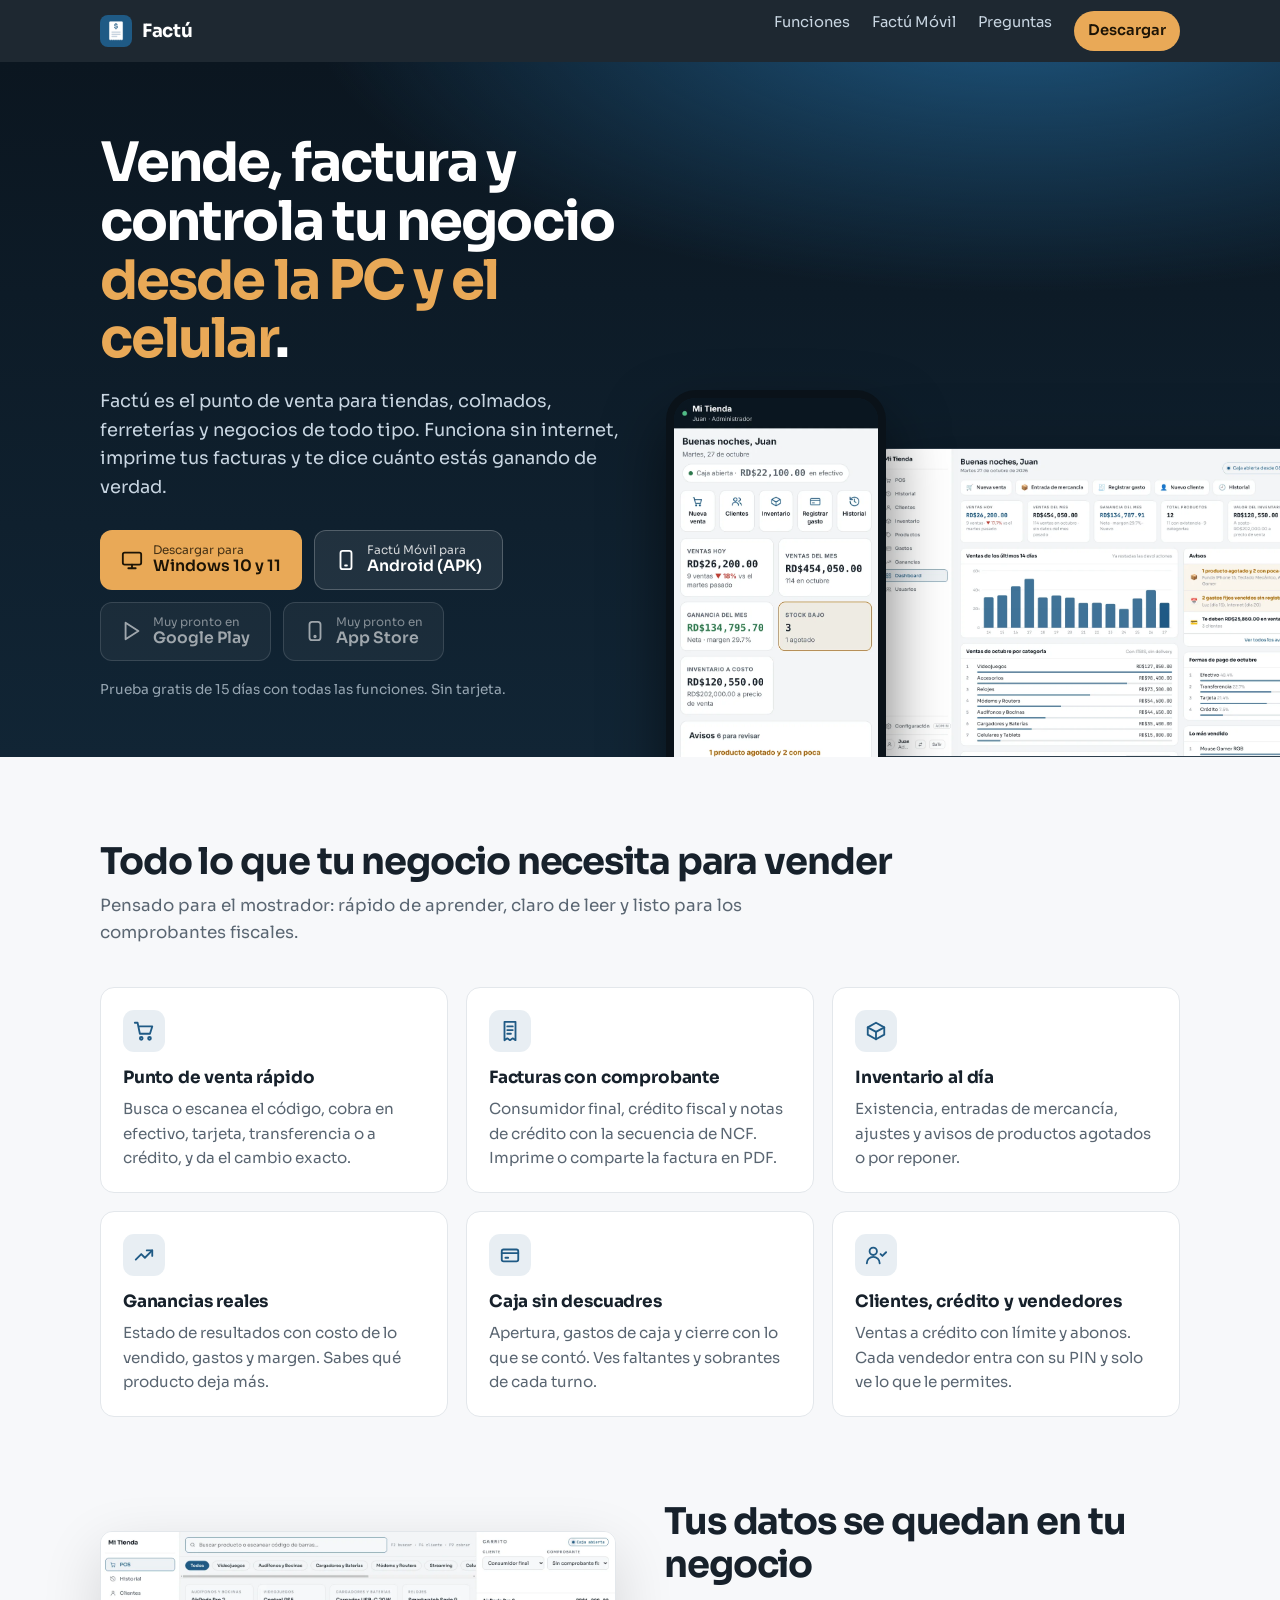
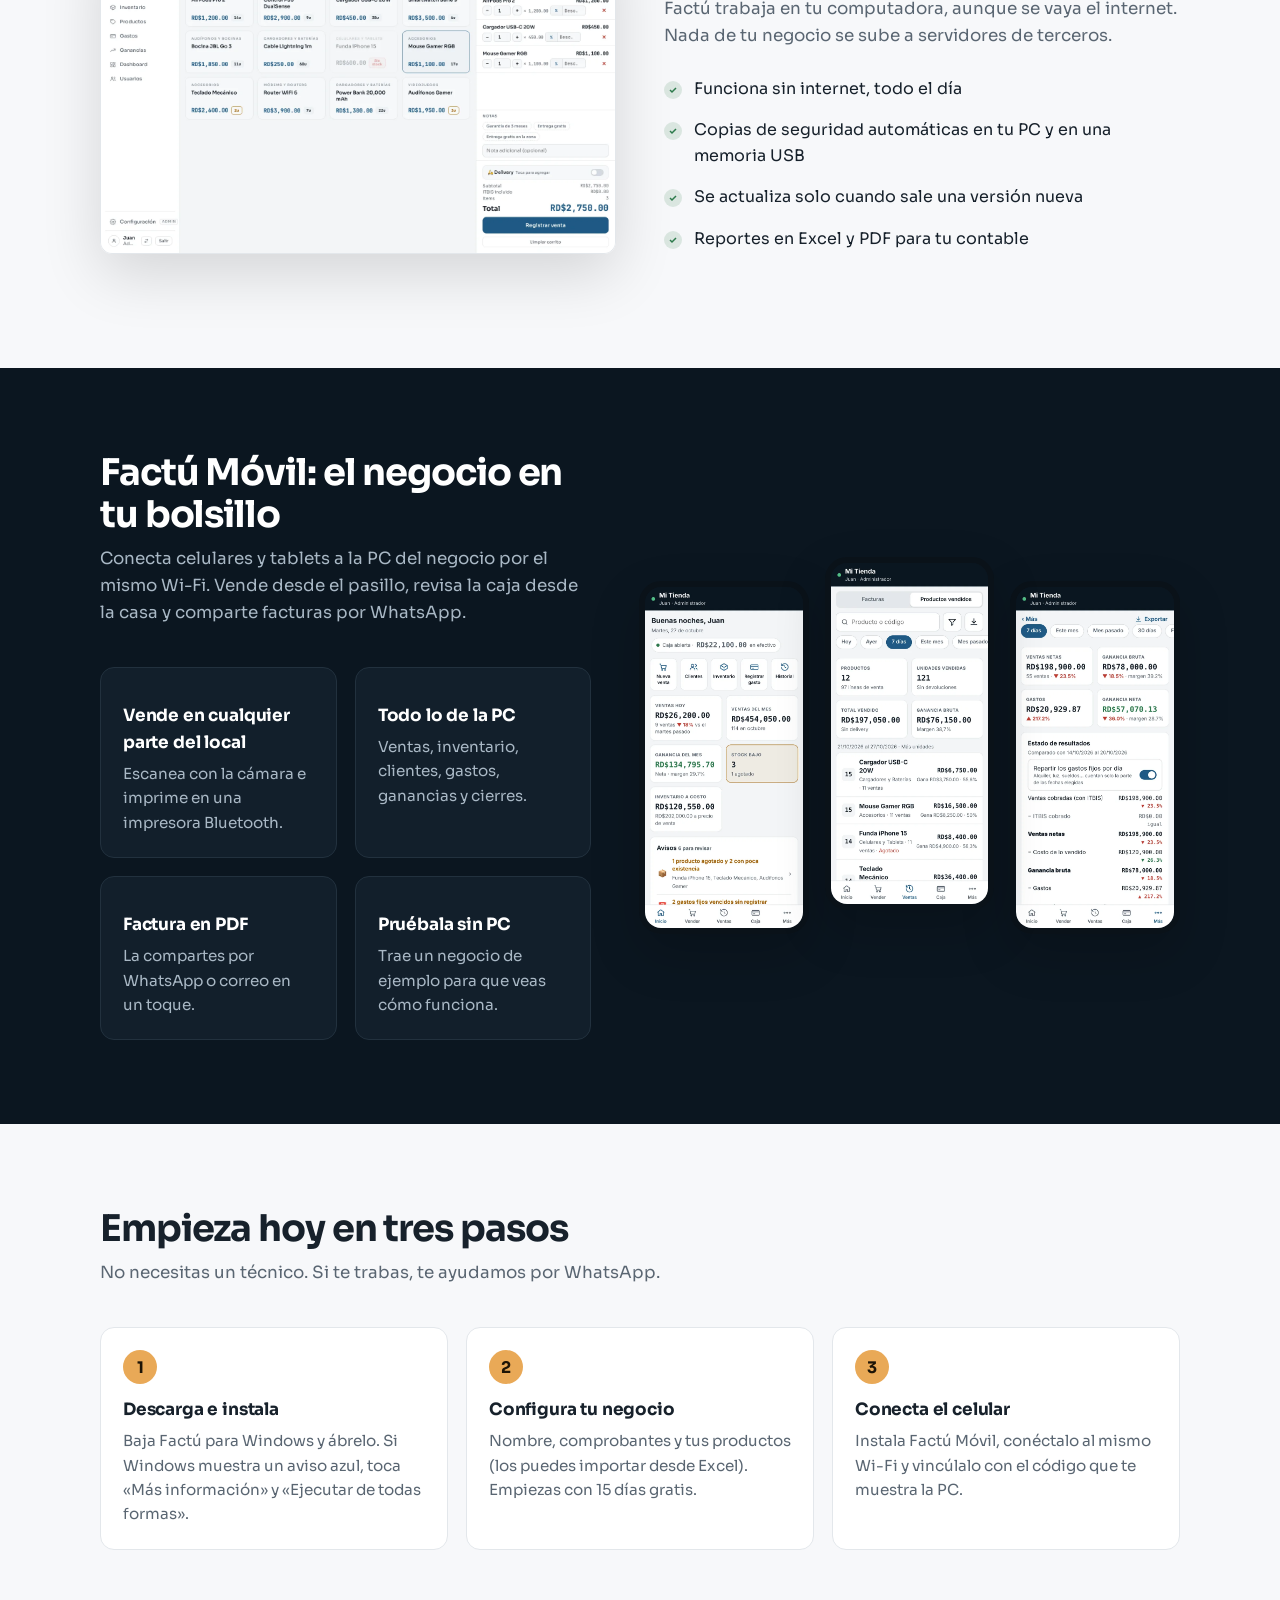
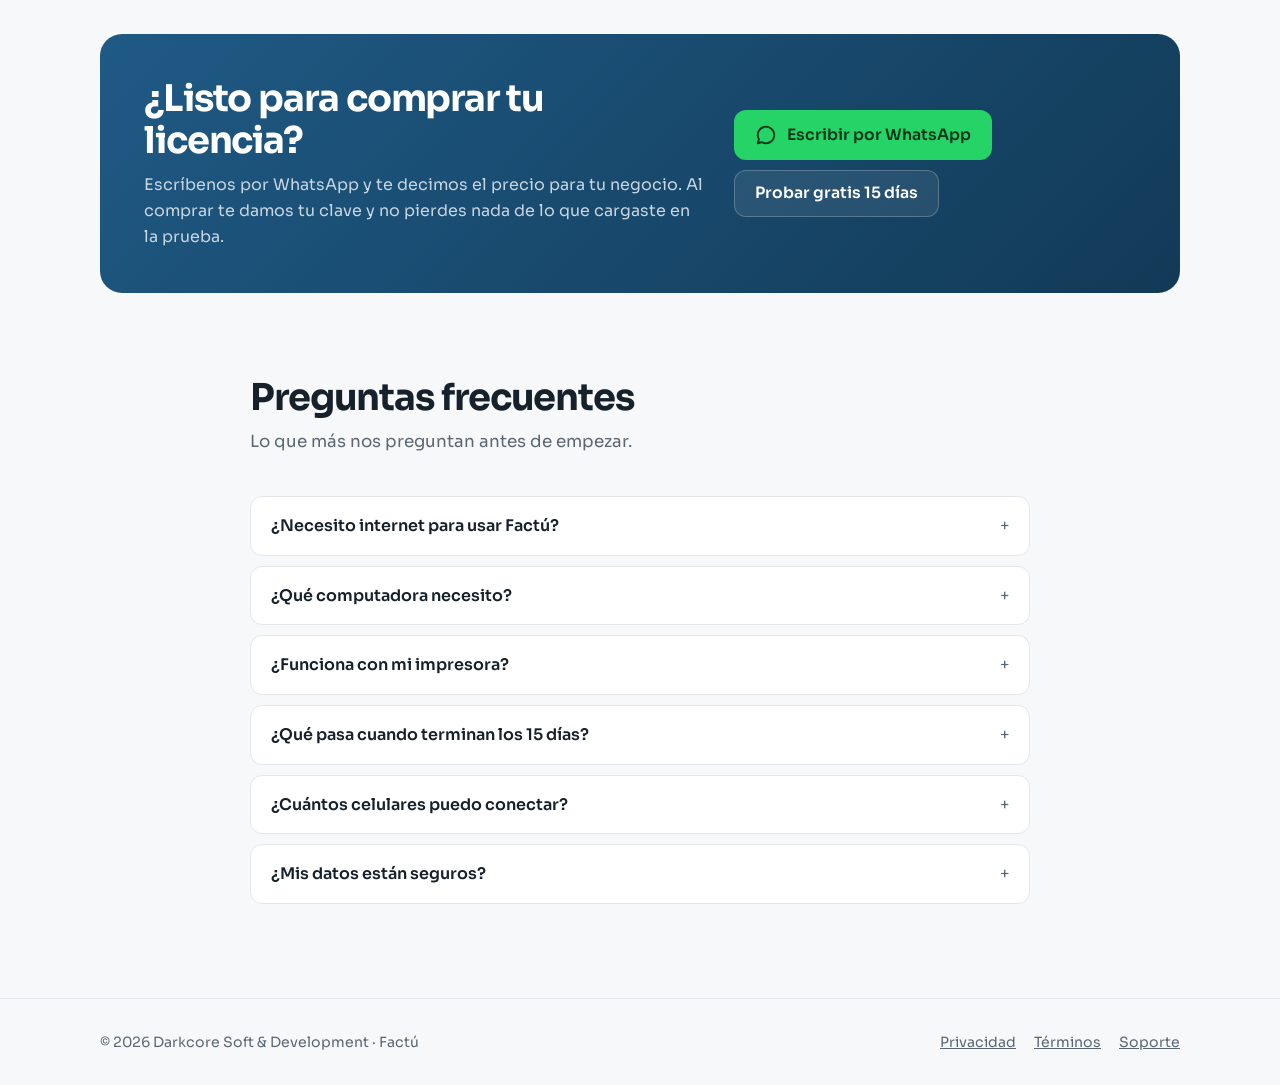
==== index.html @ 59e32b28 "Página de descargas de Factú, privacidad y términos Co-Authored-By: Claude Opus 5.5 <noreply@anthrop" ====
<!doctype html>
<html lang="es">
<head>
<meta charset="utf-8">
<meta name="viewport" content="width=device-width, initial-scale=1">
<title>Factú · Facturación y punto de venta</title>
<meta name="description" content="Factú es el programa de facturación y punto de venta para tu negocio: vende, factura, controla inventario, gastos y ganancias desde la PC y el celular. Pruébalo gratis 15 días.">
<meta property="og:title" content="Factú · Facturación y punto de venta">
<meta property="og:description" content="Vende y factura desde la PC y el celular. Inventario, caja, gastos y ganancias en un solo lugar. Prueba gratis de 15 días.">
<meta property="og:image" content="img/compartir.jpg">
<meta name="theme-color" content="#0B1620">
<link rel="icon" href="img/favicon.png">
<link rel="apple-touch-icon" href="img/icono-192.png">
<link rel="stylesheet" href="estilo.css">
</head>
<body>
<header class="barra"><div class="cont">
  <a class="marca" href="#"><img src="img/icono-192.png" alt="">Factú</a>
  <nav><a href="#funciones">Funciones</a><a href="#movil">Factú Móvil</a><a href="#preguntas">Preguntas</a><a class="bt-sm" href="#descargar">Descargar</a></nav>
</div></header>

<main>
<section class="portada" id="descargar" style="padding-bottom:0">
  <div class="cont">
    <div>
      <h1>Vende, factura y controla tu negocio <em>desde la PC y el celular</em>.</h1>
      <p class="lead">Factú es el punto de venta para tiendas, colmados, ferreterías y negocios de todo tipo. Funciona sin internet, imprime tus facturas y te dice cuánto estás ganando de verdad.</p>
      <div class="descargas">
        <a class="bt bt-1" href="https://github.com/darwinrosado1503/factu/releases/latest/download/Factu-Setup.exe">
          <svg viewBox="0 0 24 24" fill="none" stroke="currentColor" stroke-width="2" stroke-linecap="round" stroke-linejoin="round"><rect x="2" y="4" width="20" height="13" rx="2"/><path d="M8 21h8M12 17v4"/></svg>
          <span><small>Descargar para</small>Windows 10 y 11</span></a>
        <a class="bt bt-2" href="https://github.com/darwinrosado1503/factu/releases/latest/download/Factu-Movil.apk">
          <svg viewBox="0 0 24 24" fill="none" stroke="currentColor" stroke-width="2" stroke-linecap="round" stroke-linejoin="round"><rect x="6" y="2" width="12" height="20" rx="2.5"/><path d="M11 18h2"/></svg>
          <span><small>Factú Móvil para</small>Android (APK)</span></a>
        <span class="bt bt-2 bt-pronto" title="Muy pronto">
          <svg viewBox="0 0 24 24" fill="none" stroke="currentColor" stroke-width="2" stroke-linecap="round" stroke-linejoin="round"><path d="M5 3l14 9-14 9z"/></svg>
          <span><small>Muy pronto en</small>Google Play</span></span>
        <span class="bt bt-2 bt-pronto" title="Muy pronto">
          <svg viewBox="0 0 24 24" fill="none" stroke="currentColor" stroke-width="2" stroke-linecap="round" stroke-linejoin="round"><rect x="6" y="2" width="12" height="20" rx="3"/><circle cx="12" cy="18" r=".8"/></svg>
          <span><small>Muy pronto en</small>App Store</span></span>
      </div>
      <p class="nota-p">Prueba gratis de 15 días con todas las funciones. Sin tarjeta.</p>
    </div>
    <div class="escena" aria-hidden="true">
      <img class="pc" src="img/pc-dash.webp" alt="" loading="eager">
      <img class="tel" src="img/tel-1-inicio.webp" alt="" loading="eager">
    </div>
  </div>
</section>

<section id="funciones">
  <div class="cont">
    <h2 class="sec-t">Todo lo que tu negocio necesita para vender</h2>
    <p class="sec-d">Pensado para el mostrador: rápido de aprender, claro de leer y listo para los comprobantes fiscales.</p>
    <div class="rejilla">
      <div class="tarjeta"><div class="ic"><svg viewBox="0 0 24 24" fill="none" stroke="currentColor" stroke-width="2" stroke-linecap="round" stroke-linejoin="round"><circle cx="9" cy="20" r="1.5"/><circle cx="18" cy="20" r="1.5"/><path d="M2 3h3l2.5 12h11L21 7H6.5"/></svg></div><h3>Punto de venta rápido</h3><p>Busca o escanea el código, cobra en efectivo, tarjeta, transferencia o a crédito, y da el cambio exacto.</p></div>
      <div class="tarjeta"><div class="ic"><svg viewBox="0 0 24 24" fill="none" stroke="currentColor" stroke-width="2" stroke-linecap="round" stroke-linejoin="round"><path d="M6 2h12v20l-3-2-3 2-3-2-3 2z"/><path d="M9 7h6M9 11h6M9 15h4"/></svg></div><h3>Facturas con comprobante</h3><p>Consumidor final, crédito fiscal y notas de crédito con la secuencia de NCF. Imprime o comparte la factura en PDF.</p></div>
      <div class="tarjeta"><div class="ic"><svg viewBox="0 0 24 24" fill="none" stroke="currentColor" stroke-width="2" stroke-linecap="round" stroke-linejoin="round"><path d="M21 8l-9-5-9 5 9 5 9-5z"/><path d="M3 8v8l9 5 9-5V8"/><path d="M12 13v8"/></svg></div><h3>Inventario al día</h3><p>Existencia, entradas de mercancía, ajustes y avisos de productos agotados o por reponer.</p></div>
      <div class="tarjeta"><div class="ic"><svg viewBox="0 0 24 24" fill="none" stroke="currentColor" stroke-width="2" stroke-linecap="round" stroke-linejoin="round"><path d="M3 17l6-6 4 4 8-8"/><path d="M15 7h6v6"/></svg></div><h3>Ganancias reales</h3><p>Estado de resultados con costo de lo vendido, gastos y margen. Sabes qué producto deja más.</p></div>
      <div class="tarjeta"><div class="ic"><svg viewBox="0 0 24 24" fill="none" stroke="currentColor" stroke-width="2" stroke-linecap="round" stroke-linejoin="round"><rect x="3" y="6" width="18" height="13" rx="2"/><path d="M3 10h18M7 15h3"/></svg></div><h3>Caja sin descuadres</h3><p>Apertura, gastos de caja y cierre con lo que se contó. Ves faltantes y sobrantes de cada turno.</p></div>
      <div class="tarjeta"><div class="ic"><svg viewBox="0 0 24 24" fill="none" stroke="currentColor" stroke-width="2" stroke-linecap="round" stroke-linejoin="round"><circle cx="9" cy="8" r="4"/><path d="M2 21a7 7 0 0 1 14 0"/><path d="M17 11l2 2 4-4"/></svg></div><h3>Clientes, crédito y vendedores</h3><p>Ventas a crédito con límite y abonos. Cada vendedor entra con su PIN y solo ve lo que le permites.</p></div>
    </div>
  </div>
</section>

<section style="padding-top:0">
  <div class="cont dos">
    <img class="pc-captura" src="img/pc-pos.webp" alt="Pantalla de venta de Factú en la PC" loading="lazy">
    <div>
      <h2 class="sec-t">Tus datos se quedan en tu negocio</h2>
      <p class="sec-d" style="margin-bottom:18px">Factú trabaja en tu computadora, aunque se vaya el internet. Nada de tu negocio se sube a servidores de terceros.</p>
      <ul class="lista">
        <li>Funciona sin internet, todo el día</li>
        <li>Copias de seguridad automáticas en tu PC y en una memoria USB</li>
        <li>Se actualiza solo cuando sale una versión nueva</li>
        <li>Reportes en Excel y PDF para tu contable</li>
      </ul>
    </div>
  </div>
</section>

<section class="oscuro" id="movil">
  <div class="cont dos" style="grid-template-columns:1fr 1.1fr">
    <div>
      <h2 class="sec-t">Factú Móvil: el negocio en tu bolsillo</h2>
      <p class="sec-d">Conecta celulares y tablets a la PC del negocio por el mismo Wi-Fi. Vende desde el pasillo, revisa la caja desde la casa y comparte facturas por WhatsApp.</p>
      <div class="rejilla" style="grid-template-columns:1fr 1fr">
        <div class="tarjeta"><h3>Vende en cualquier parte del local</h3><p>Escanea con la cámara e imprime en una impresora Bluetooth.</p></div>
        <div class="tarjeta"><h3>Todo lo de la PC</h3><p>Ventas, inventario, clientes, gastos, ganancias y cierres.</p></div>
        <div class="tarjeta"><h3>Factura en PDF</h3><p>La compartes por WhatsApp o correo en un toque.</p></div>
        <div class="tarjeta"><h3>Pruébala sin PC</h3><p>Trae un negocio de ejemplo para que veas cómo funciona.</p></div>
      </div>
    </div>
    <div class="telefonos">
      <img src="img/tel-1-inicio.webp" alt="Inicio de Factú Móvil" loading="lazy">
      <img src="img/tel-5-productos.webp" alt="Productos vendidos en Factú Móvil" loading="lazy">
      <img src="img/tel-6-ganancias.webp" alt="Ganancias en Factú Móvil" loading="lazy">
    </div>
  </div>
</section>

<section>
  <div class="cont">
    <h2 class="sec-t">Empieza hoy en tres pasos</h2>
    <p class="sec-d">No necesitas un técnico. Si te trabas, te ayudamos por WhatsApp.</p>
    <div class="pasos">
      <div class="tarjeta paso"><h3>Descarga e instala</h3><p>Baja Factú para Windows y ábrelo. Si Windows muestra un aviso azul, toca «Más información» y «Ejecutar de todas formas».</p></div>
      <div class="tarjeta paso"><h3>Configura tu negocio</h3><p>Nombre, comprobantes y tus productos (los puedes importar desde Excel). Empiezas con 15 días gratis.</p></div>
      <div class="tarjeta paso"><h3>Conecta el celular</h3><p>Instala Factú Móvil, conéctalo al mismo Wi-Fi y vincúlalo con el código que te muestra la PC.</p></div>
    </div>
  </div>
</section>

<section style="padding-top:0">
  <div class="cont">
    <div class="cta">
      <div><h2 class="sec-t" style="color:#fff">¿Listo para comprar tu licencia?</h2><p>Escríbenos por WhatsApp y te decimos el precio para tu negocio. Al comprar te damos tu clave y no pierdes nada de lo que cargaste en la prueba.</p></div>
      <div style="display:flex;flex-direction:column;gap:10px;align-items:flex-start">
        <a class="bt wa" href="https://wa.me/14153121667?text=Hola%2C%20quiero%20informaci%C3%B3n%20sobre%20Fact%C3%BA">
          <svg viewBox="0 0 24 24" fill="none" stroke="currentColor" stroke-width="2" stroke-linecap="round" stroke-linejoin="round"><path d="M21 12a9 9 0 0 1-13.5 7.8L3 21l1.3-4.4A9 9 0 1 1 21 12z"/></svg>
          <span>Escribir por WhatsApp</span></a>
        <a class="bt bt-2" href="#descargar"><span>Probar gratis 15 días</span></a>
      </div>
    </div>
  </div>
</section>

<section id="preguntas" style="padding-top:0">
  <div class="cont" style="max-width:820px">
    <h2 class="sec-t">Preguntas frecuentes</h2>
    <p class="sec-d">Lo que más nos preguntan antes de empezar.</p>
    <details><summary>¿Necesito internet para usar Factú?</summary><p>No. Factú funciona en tu computadora sin internet. Solo lo usa, si lo hay, para revisar si hay una versión nueva. Factú Móvil se conecta a la PC por el Wi-Fi del negocio, no por internet.</p></details>
    <details><summary>¿Qué computadora necesito?</summary><p>Una PC con Windows 10 u 11 de 64 bits. Para Factú Móvil, un celular o tablet Android 7 o superior (y muy pronto iPhone y iPad).</p></details>
    <details><summary>¿Funciona con mi impresora?</summary><p>En la PC imprime en cualquier impresora instalada en Windows, incluidas las térmicas de 58 y 80 mm. En el celular imprime por Bluetooth en impresoras térmicas ESC/POS.</p></details>
    <details><summary>¿Qué pasa cuando terminan los 15 días?</summary><p>Tus datos se quedan guardados. Puedes ver reportes y sacar copias, pero no registrar ventas hasta que pongas tu licencia. Al ponerla sigues donde lo dejaste.</p></details>
    <details><summary>¿Cuántos celulares puedo conectar?</summary><p>Depende de tu licencia. Durante la prueba puedes conectar uno para probarlo.</p></details>
    <details><summary>¿Mis datos están seguros?</summary><p>Viven en tu computadora, no en la nube de nadie. Factú guarda copias de seguridad automáticas y te deja sacar una copia a una memoria USB cuando quieras.</p></details>
  </div>
</section>
</main>

<footer><div class="cont">
  <span>© <span id="anio">2026</span> Darkcore Soft &amp; Development · Factú</span>
  <nav><a href="privacidad.html">Privacidad</a><a href="terminos.html">Términos</a><a href="https://wa.me/14153121667">Soporte</a></nav>
</div></footer>
<script>document.getElementById('anio').textContent=new Date().getFullYear();</script>
</body>
</html>
---- estilo.css ----
@font-face{font-family:"Sora";src:url("fuentes/Sora.ttf") format("truetype");font-weight:100 800;font-display:swap}
:root{
  --tinta:#17212B;--suave:#5A6672;--linea:#E3E7EB;--fondo:#F7F8FA;--panel:#FFFFFF;
  --azul:#1F5A85;--azul-o:#123A57;--noche:#0B1620;--ambar:#E9A957;--ok:#2C7A4B;
  --r:14px;--f:"Sora",system-ui,-apple-system,"Segoe UI",Roboto,sans-serif;
}
@media (prefers-color-scheme:dark){:root:not([data-theme="light"]){--tinta:#E9EEF3;--suave:#97A6B2;--linea:#25323D;--fondo:#0F161D;--panel:#151E26;--azul:#4A8BC0}}
*{box-sizing:border-box}
html{scroll-behavior:smooth}
body{margin:0;font-family:var(--f);color:var(--tinta);background:var(--fondo);line-height:1.6;-webkit-font-smoothing:antialiased}
a{color:var(--azul)}
img{max-width:100%;display:block}
.cont{max-width:1120px;margin:0 auto;padding:0 20px}
/* Barra */
.barra{position:sticky;top:0;z-index:10;background:rgba(11,22,32,.92);backdrop-filter:blur(10px);color:#fff}
.barra .cont{display:flex;align-items:center;gap:18px;height:62px}
.marca{display:flex;align-items:center;gap:10px;color:#fff;text-decoration:none;font-weight:700;font-size:1.15rem;letter-spacing:-.02em}
.marca img{width:32px;height:32px;border-radius:8px}
.barra nav{margin-left:auto;display:flex;gap:22px;font-size:.92rem}
.barra nav a{color:#C9D6E2;text-decoration:none}
.barra nav a:hover{color:#fff}
.barra .bt-sm{padding:8px 14px;border-radius:999px;background:var(--ambar);color:#1d1406!important;font-weight:600}
@media (max-width:760px){.barra nav a:not(.bt-sm){display:none}}
/* Portada */
.portada{background:radial-gradient(1200px 500px at 80% -10%,#1F5A85 0%,transparent 60%),linear-gradient(180deg,#0B1620,#112535);color:#fff;padding:72px 0 0;overflow:hidden}
.portada .cont{display:grid;grid-template-columns:1.05fr .95fr;gap:40px;align-items:end}
.portada h1{font-size:clamp(2.1rem,4.6vw,3.4rem);line-height:1.08;letter-spacing:-.035em;margin:0 0 18px}
.portada h1 em{font-style:normal;color:var(--ambar)}
.portada p.lead{font-size:1.12rem;color:#C9D6E2;max-width:34em;margin:0 0 28px}
.descargas{display:flex;flex-wrap:wrap;gap:12px;margin-bottom:18px}
.bt{display:inline-flex;align-items:center;gap:10px;padding:13px 20px;border-radius:12px;font-weight:600;text-decoration:none;font-size:.98rem;border:1px solid transparent;transition:transform .12s}
.bt:hover{transform:translateY(-1px)}
.bt svg{width:22px;height:22px;flex:none}
.bt small{display:block;font-weight:400;font-size:.74rem;opacity:.8;line-height:1.1}
.bt span{line-height:1.2}
.bt-1{background:var(--ambar);color:#1d1406}
.bt-2{background:rgba(255,255,255,.08);color:#fff;border-color:rgba(255,255,255,.22)}
.bt-pronto{opacity:.6;cursor:default}
.bt-pronto:hover{transform:none}
.nota-p{font-size:.85rem;color:#97A6B2;margin:0 0 56px}
.escena{position:relative;height:470px}
.escena .pc{position:absolute;right:-190px;bottom:0;width:700px;border-radius:12px 12px 0 0;box-shadow:0 30px 80px rgba(0,0,0,.5);border:1px solid rgba(255,255,255,.12)}
.escena .tel{position:absolute;left:-20px;bottom:-90px;width:220px;border-radius:30px;border:8px solid #0a1219;box-shadow:0 30px 60px rgba(0,0,0,.55)}
@media (max-width:900px){.portada .cont{grid-template-columns:1fr}.escena{height:330px}.escena .pc{width:480px;right:-150px}.escena .tel{width:150px;left:0;bottom:-70px}}
/* Secciones */
section{padding:84px 0}
.sec-t{font-size:clamp(1.6rem,3vw,2.3rem);letter-spacing:-.03em;line-height:1.15;margin:0 0 10px}
.sec-d{color:var(--suave);max-width:40em;margin:0 0 40px;font-size:1.05rem}
.rejilla{display:grid;grid-template-columns:repeat(3,1fr);gap:18px}
@media (max-width:900px){.rejilla{grid-template-columns:1fr 1fr}}
@media (max-width:600px){.rejilla{grid-template-columns:1fr}}
.tarjeta{background:var(--panel);border:1px solid var(--linea);border-radius:var(--r);padding:22px}
.tarjeta h3{margin:12px 0 6px;font-size:1.06rem;letter-spacing:-.01em}
.tarjeta p{margin:0;color:var(--suave);font-size:.95rem}
.ic{width:42px;height:42px;border-radius:11px;display:grid;place-items:center;background:rgba(31,90,133,.1);color:var(--azul)}
.ic svg{width:22px;height:22px}
.dos{display:grid;grid-template-columns:1fr 1fr;gap:48px;align-items:center}
@media (max-width:900px){.dos{grid-template-columns:1fr}}
.lista{list-style:none;padding:0;margin:0 0 24px}
.lista li{padding:8px 0 8px 30px;position:relative}
.lista li::before{content:"";position:absolute;left:0;top:13px;width:18px;height:18px;border-radius:50%;background:rgba(44,122,75,.14) url("data:image/svg+xml,%3Csvg xmlns='http://www.w3.org/2000/svg' viewBox='0 0 24 24' fill='none' stroke='%232C7A4B' stroke-width='3'%3E%3Cpath d='M6 12l4 4 8-8'/%3E%3C/svg%3E") center/12px no-repeat}
.telefonos{display:flex;gap:16px;justify-content:center;padding-top:24px}
.telefonos img{width:32%;min-width:0;border-radius:22px;border:6px solid #0a1219;box-shadow:0 20px 50px rgba(0,0,0,.18)}
.telefonos img:nth-child(2){transform:translateY(-24px)}
.pc-captura{border-radius:12px;border:1px solid var(--linea);box-shadow:0 20px 60px rgba(0,0,0,.14)}
.oscuro{background:var(--noche);color:#fff}
.oscuro .sec-d{color:#A9B8C5}
.oscuro .tarjeta{background:#121F2B;border-color:#22313E}
.oscuro .tarjeta p{color:#A9B8C5}
.oscuro .ic{background:rgba(233,169,87,.14);color:var(--ambar)}
.pasos{counter-reset:p;display:grid;grid-template-columns:repeat(3,1fr);gap:18px}
@media (max-width:900px){.pasos{grid-template-columns:1fr}}
.paso{counter-increment:p}
.paso::before{content:counter(p);display:grid;place-items:center;width:34px;height:34px;border-radius:50%;background:var(--ambar);color:#1d1406;font-weight:700;margin-bottom:10px}
/* Precio / contacto */
.cta{background:linear-gradient(135deg,#1F5A85,#123A57);color:#fff;border-radius:22px;padding:44px;display:grid;grid-template-columns:1.4fr 1fr;gap:28px;align-items:center}
.cta p{color:#C9D6E2;margin:0}
@media (max-width:800px){.cta{grid-template-columns:1fr;padding:30px}}
.wa{background:#25D366;color:#06371b}
/* Preguntas */
details{background:var(--panel);border:1px solid var(--linea);border-radius:12px;padding:16px 20px;margin-bottom:10px}
summary{cursor:pointer;font-weight:600;list-style:none}
summary::-webkit-details-marker{display:none}
summary::after{content:"+";float:right;color:var(--suave);font-weight:400}
details[open] summary::after{content:"–"}
details p{color:var(--suave);margin:10px 0 0}
/* Pie */
footer{border-top:1px solid var(--linea);padding:32px 0;color:var(--suave);font-size:.88rem}
footer .cont{display:flex;flex-wrap:wrap;gap:12px 24px;align-items:center}
footer nav{margin-left:auto;display:flex;gap:18px}
footer a{color:var(--suave)}
/* Páginas legales */
.legal{max-width:760px;margin:0 auto;padding:56px 20px 80px}
.legal h1{font-size:2rem;letter-spacing:-.03em;margin:0 0 4px}
.legal .fecha{color:var(--suave);margin:0 0 32px}
.legal h2{font-size:1.15rem;margin:32px 0 8px}
.legal p,.legal li{color:var(--tinta)}
.legal ul{padding-left:22px}
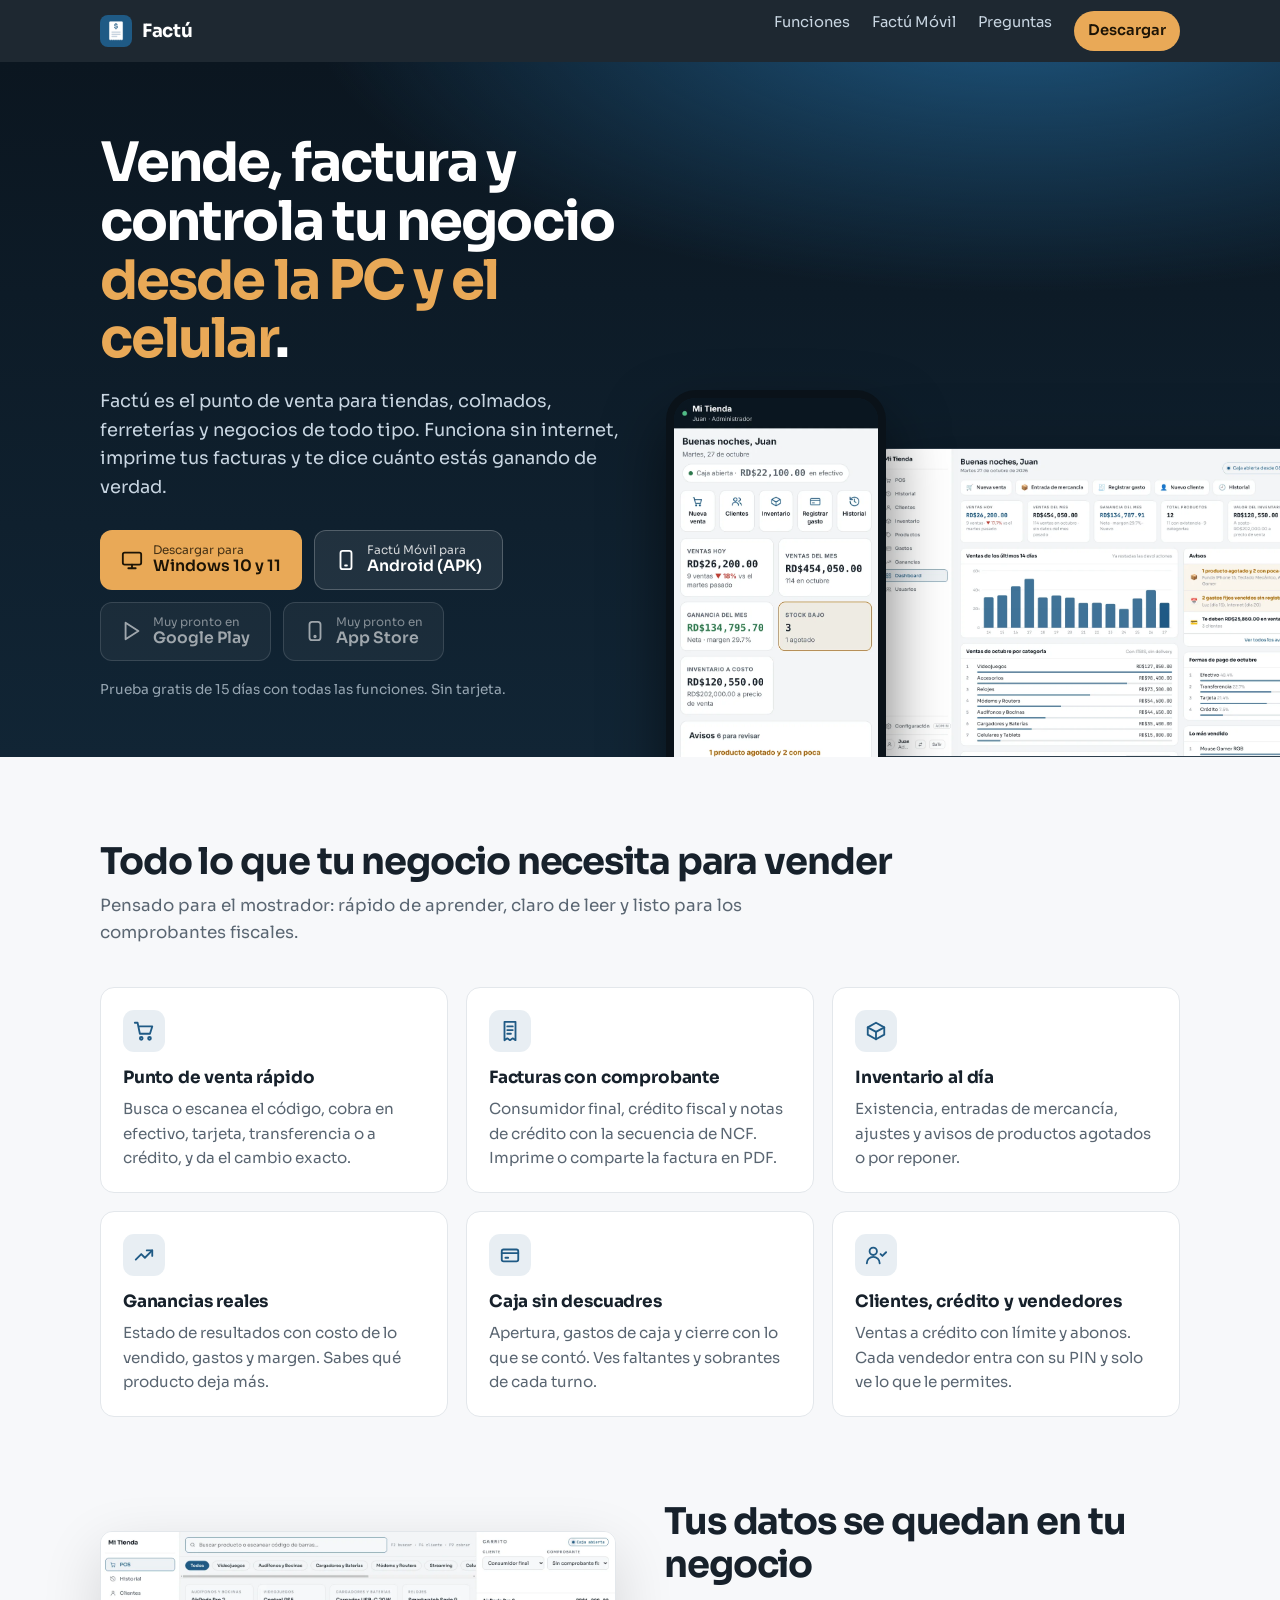
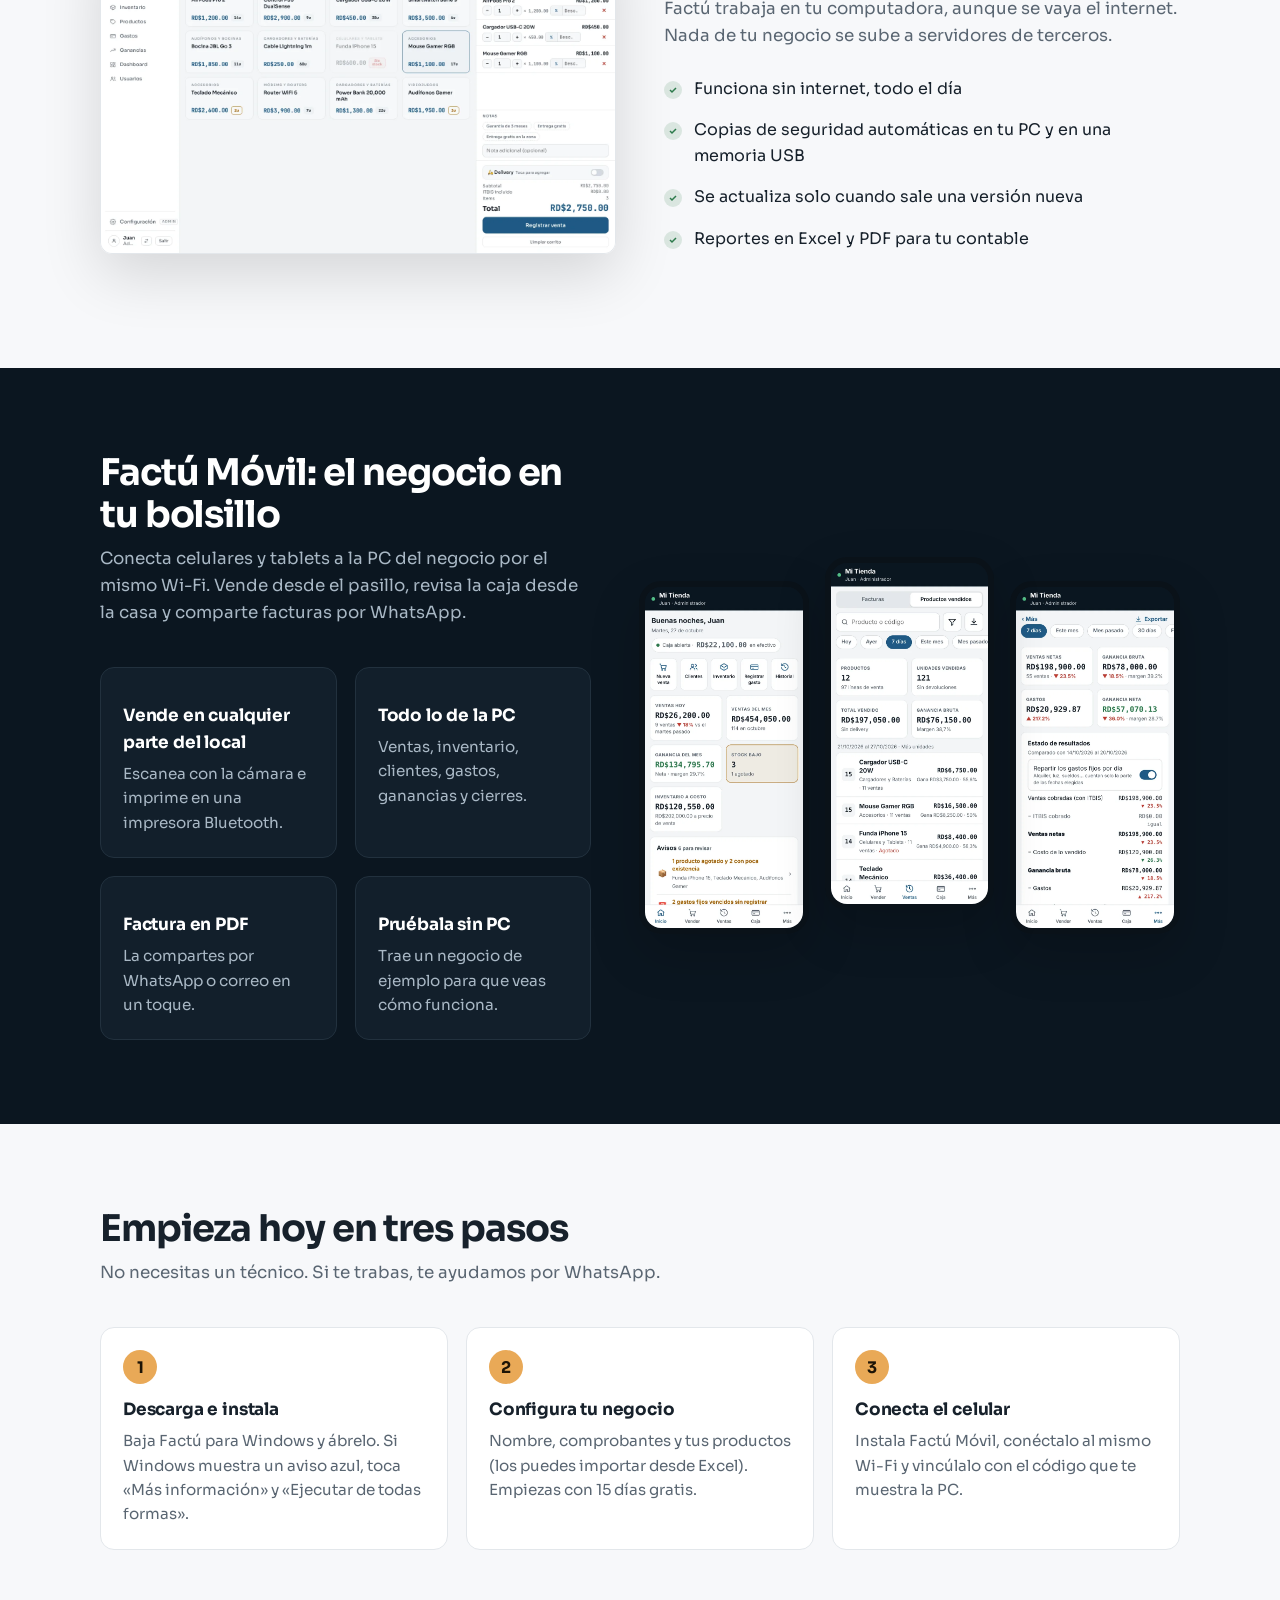
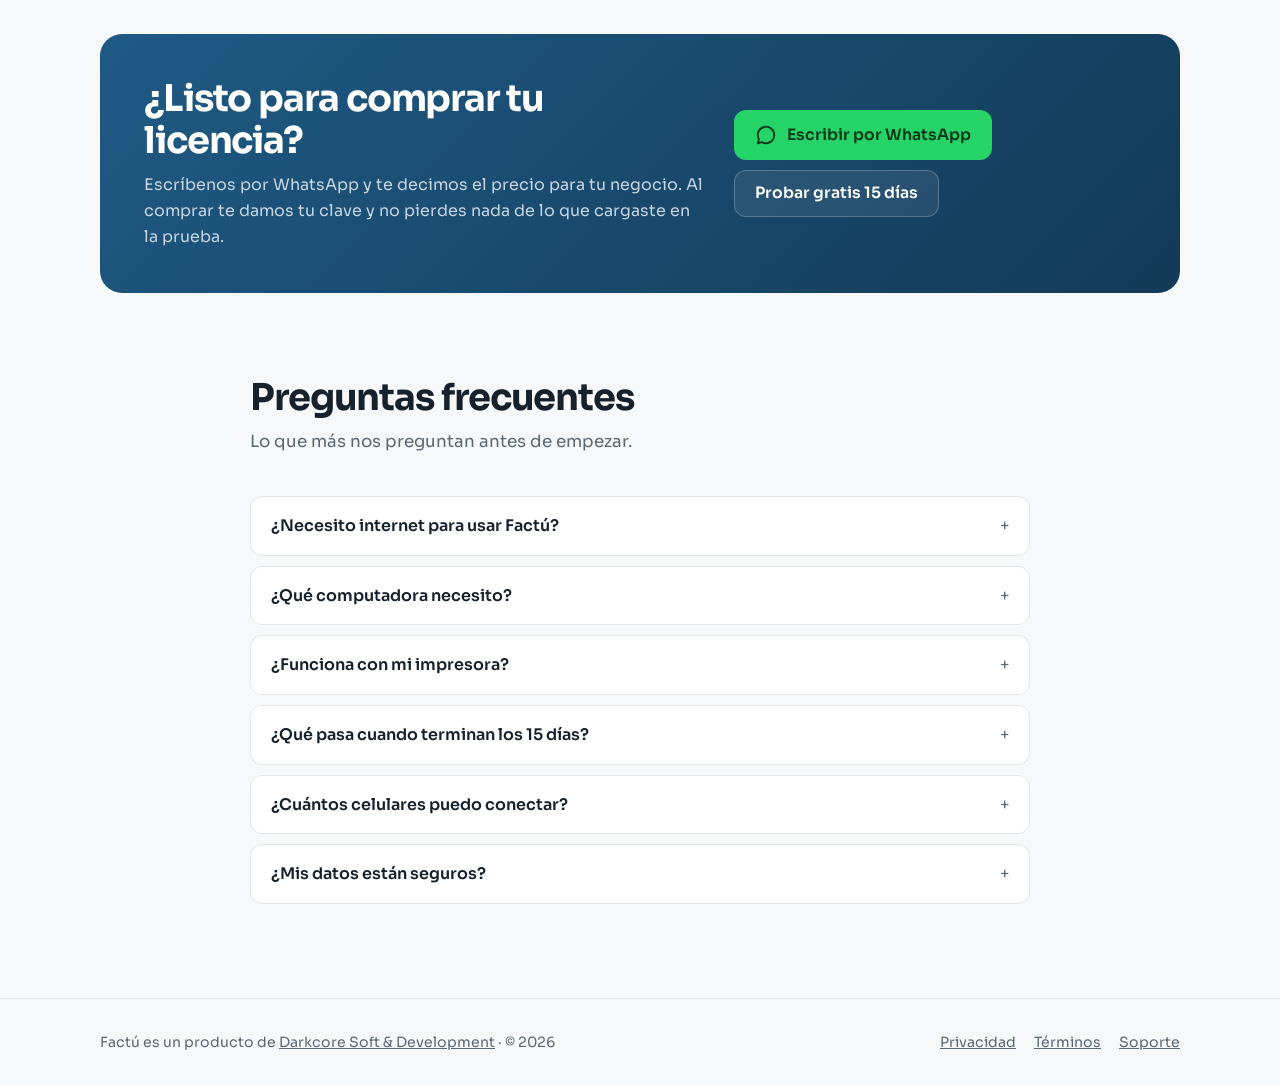
==== commit 81564133: "Enlace a Darkcore en el pie Co-Authored-By: Claude Opus 5.5 <noreply@anthropic.com> Claude-Session: " ====
--- a/index.html
+++ b/index.html
@@ -140,7 +140,7 @@
 </main>
 
 <footer><div class="cont">
-  <span>© <span id="anio">2026</span> Darkcore Soft &amp; Development · Factú</span>
+  <span>Factú es un producto de <a href="https://darwinrosado1503.github.io/" style="color:inherit">Darkcore Soft &amp; Development</a> · © <span id="anio">2026</span></span>
   <nav><a href="privacidad.html">Privacidad</a><a href="terminos.html">Términos</a><a href="https://wa.me/14153121667">Soporte</a></nav>
 </div></footer>
 <script>document.getElementById('anio').textContent=new Date().getFullYear();</script>
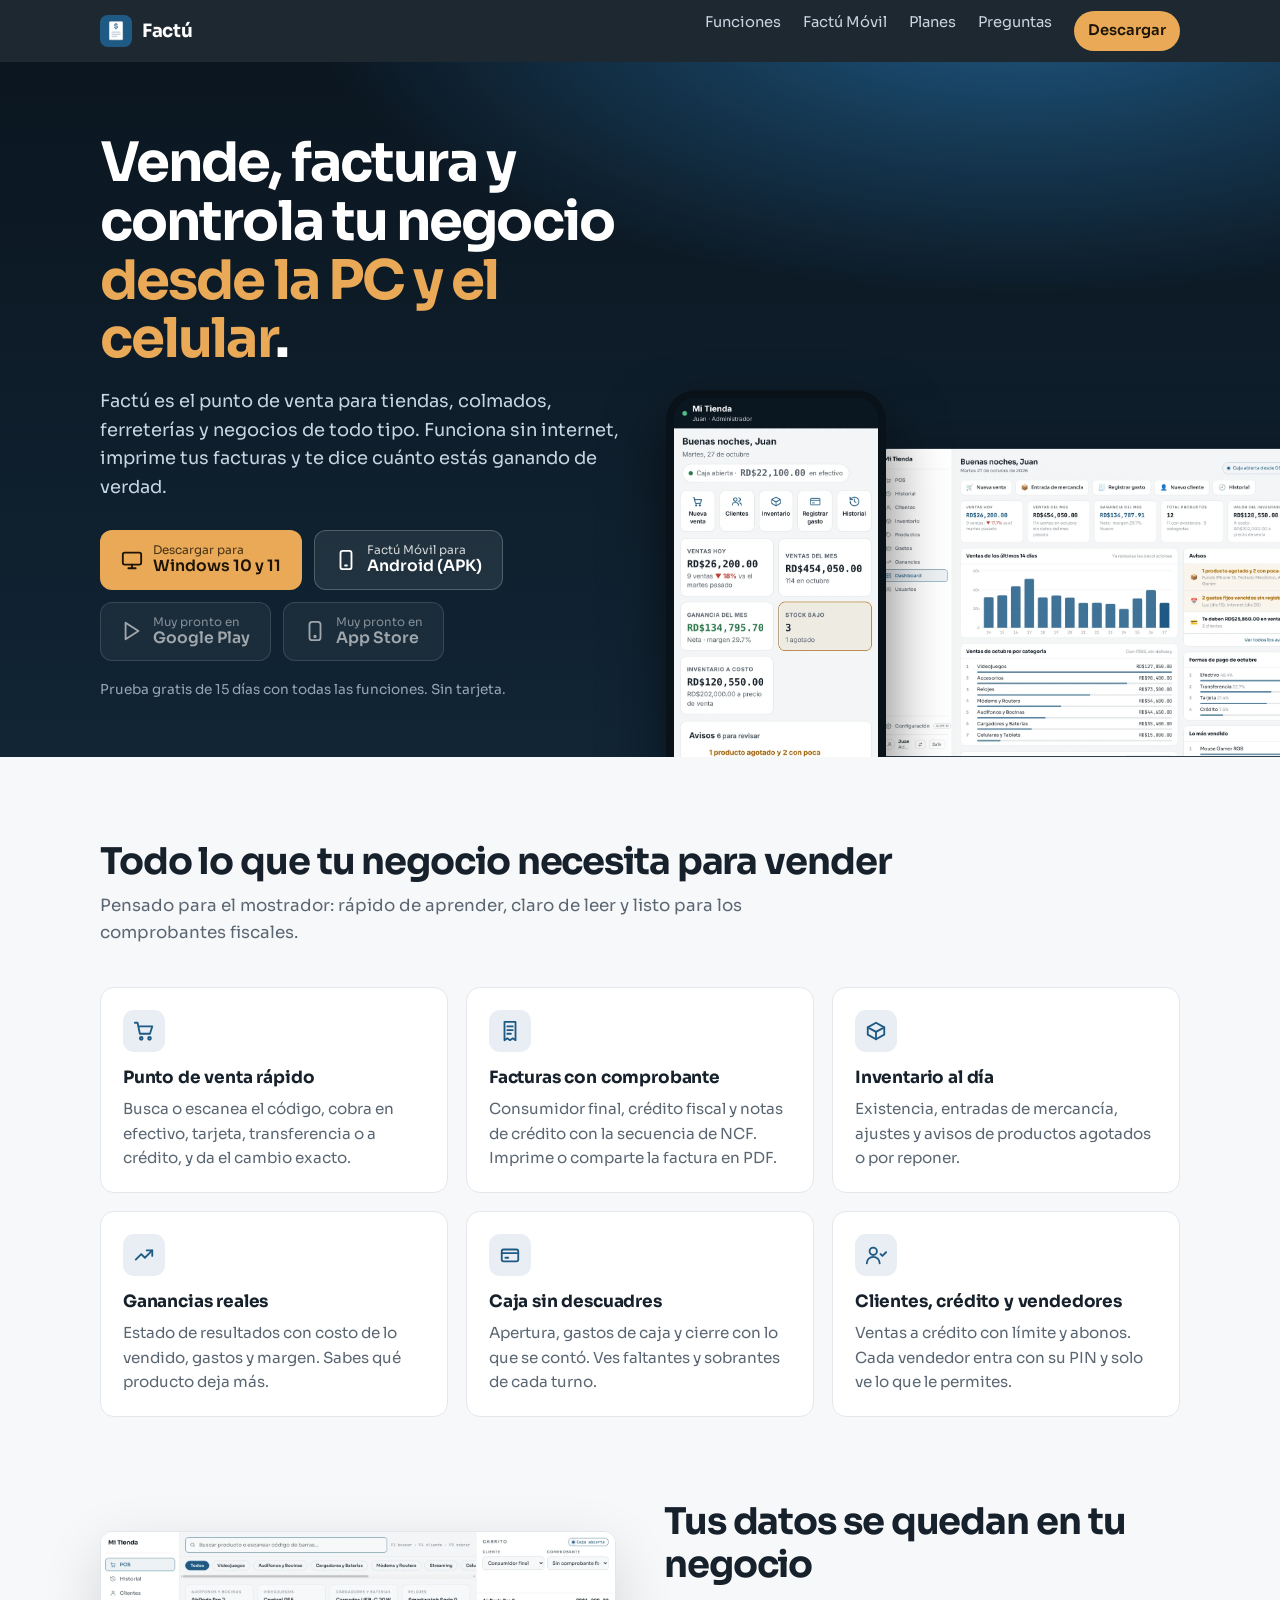
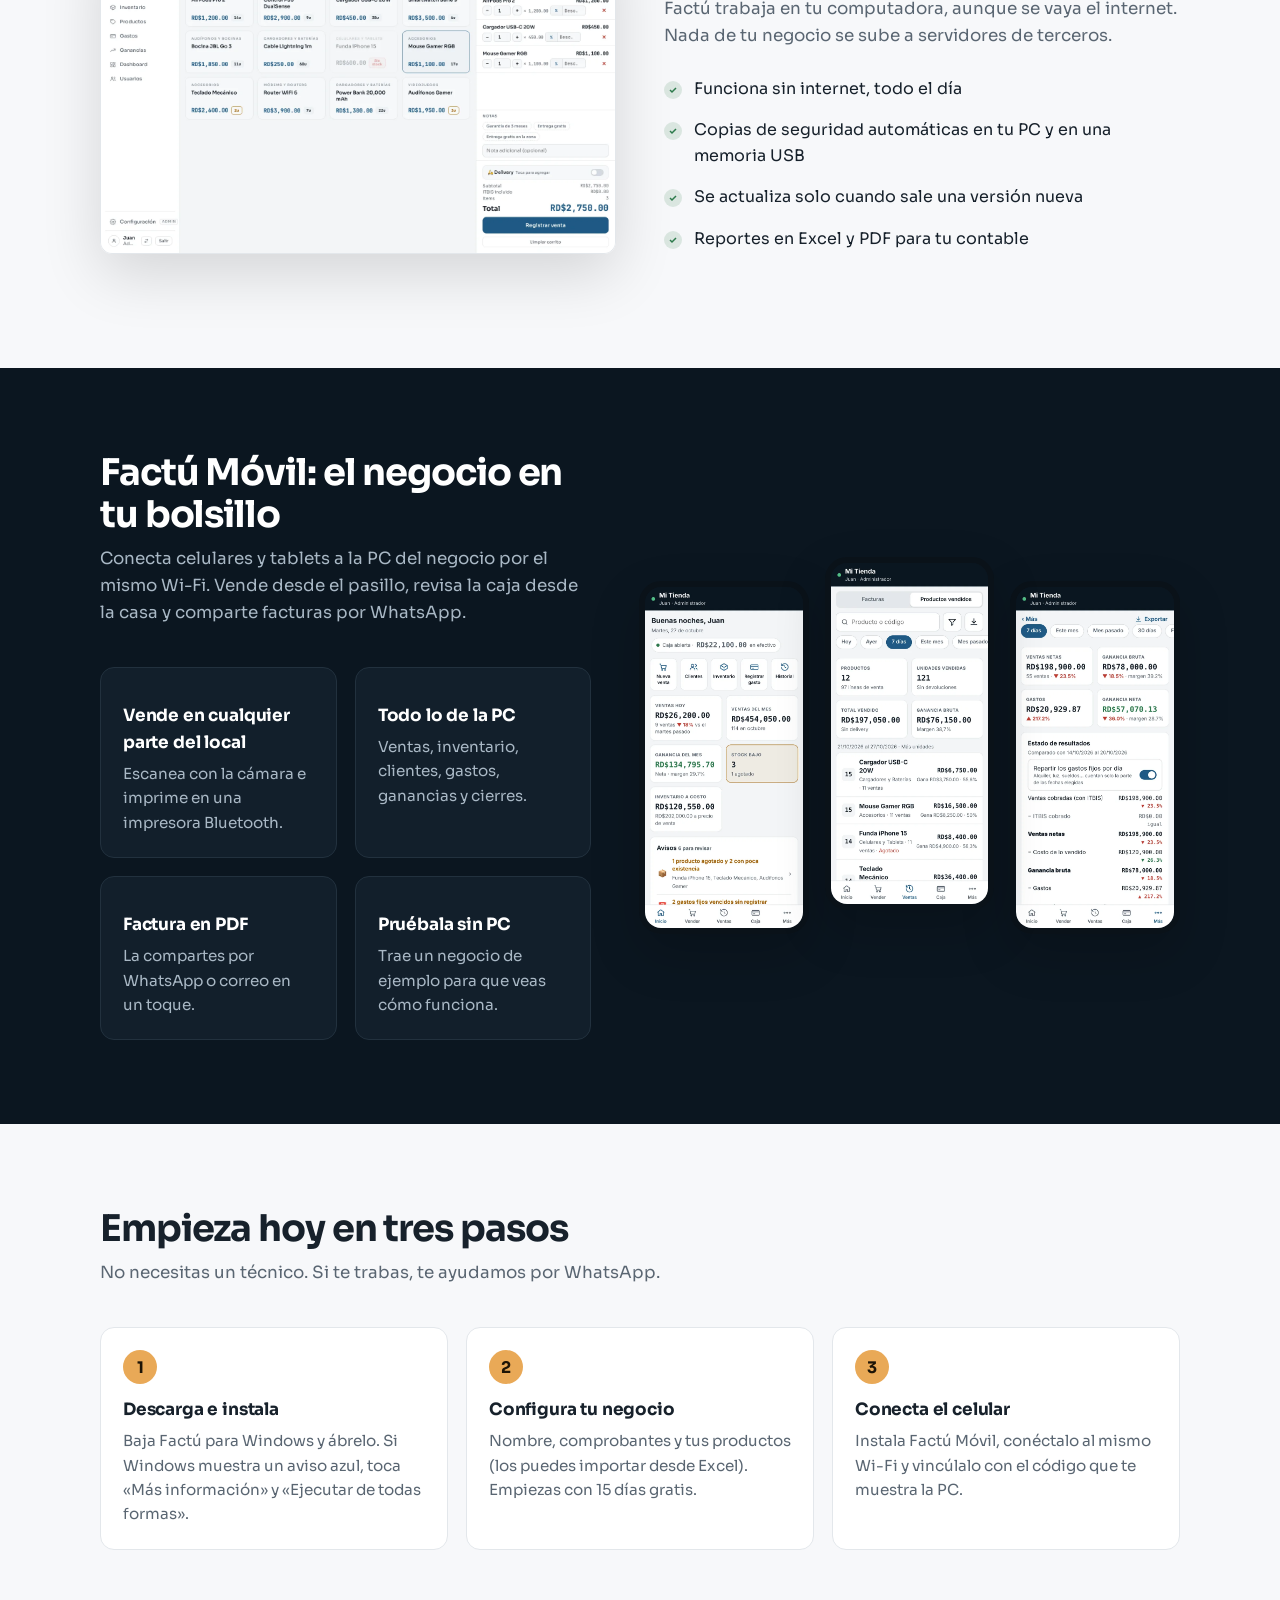
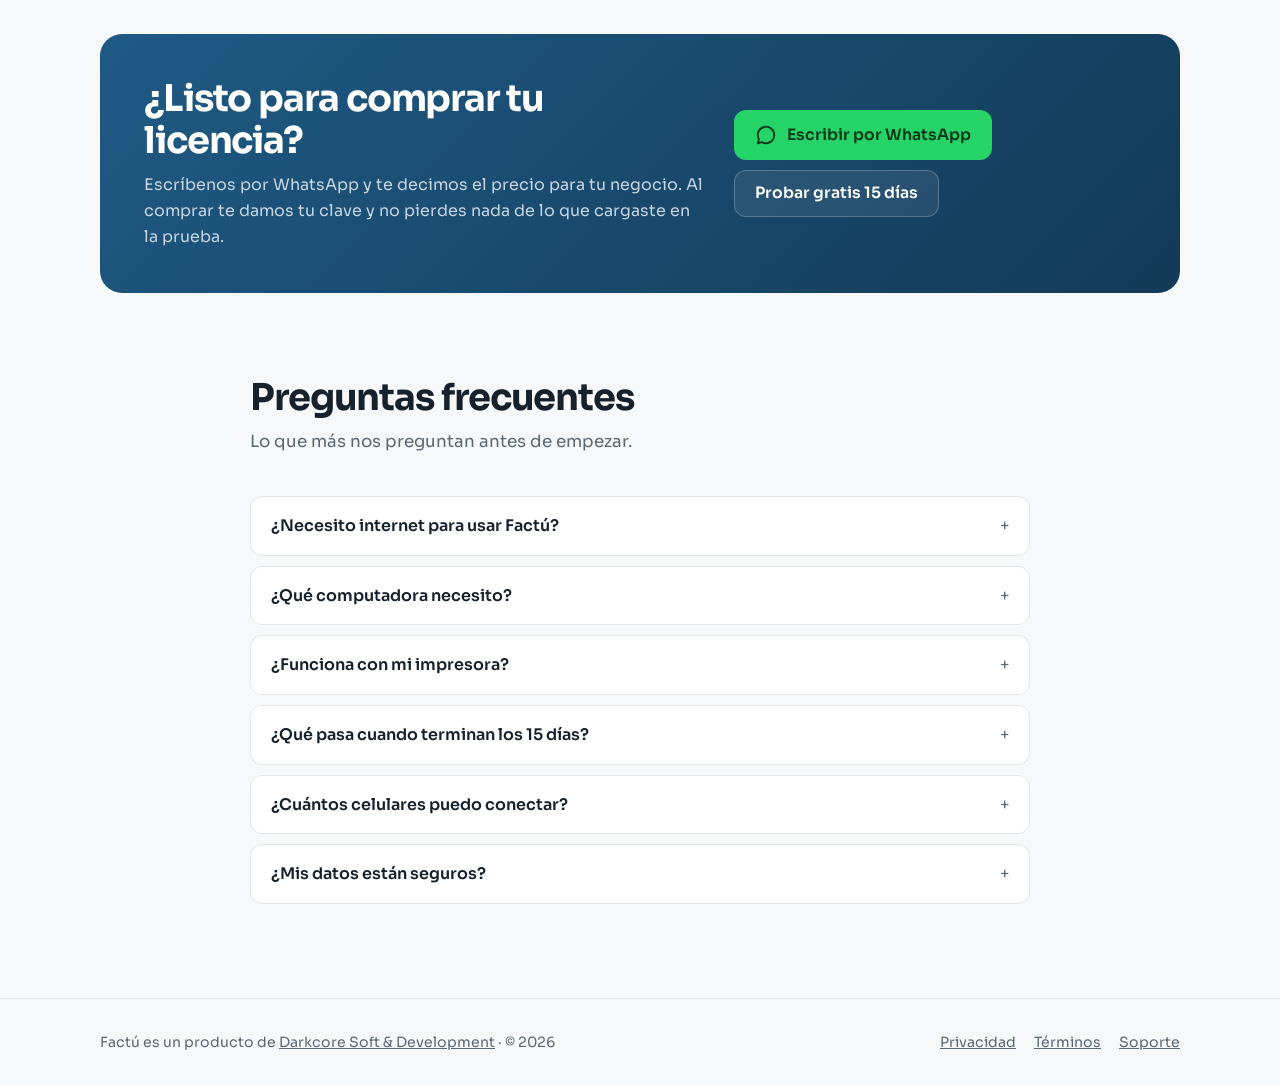
==== commit 597dd9fa: "Página de planes y pago de la membresía (lista para conectar al servidor) Co-Authored-By: Claude Opu" ====
--- a/index.html
+++ b/index.html
@@ -16,7 +16,7 @@
 <body>
 <header class="barra"><div class="cont">
   <a class="marca" href="#"><img src="img/icono-192.png" alt="">Factú</a>
-  <nav><a href="#funciones">Funciones</a><a href="#movil">Factú Móvil</a><a href="#preguntas">Preguntas</a><a class="bt-sm" href="#descargar">Descargar</a></nav>
+  <nav><a href="#funciones">Funciones</a><a href="#movil">Factú Móvil</a><a href="planes.html">Planes</a><a href="#preguntas">Preguntas</a><a class="bt-sm" href="#descargar">Descargar</a></nav>
 </div></header>
 
 <main>
